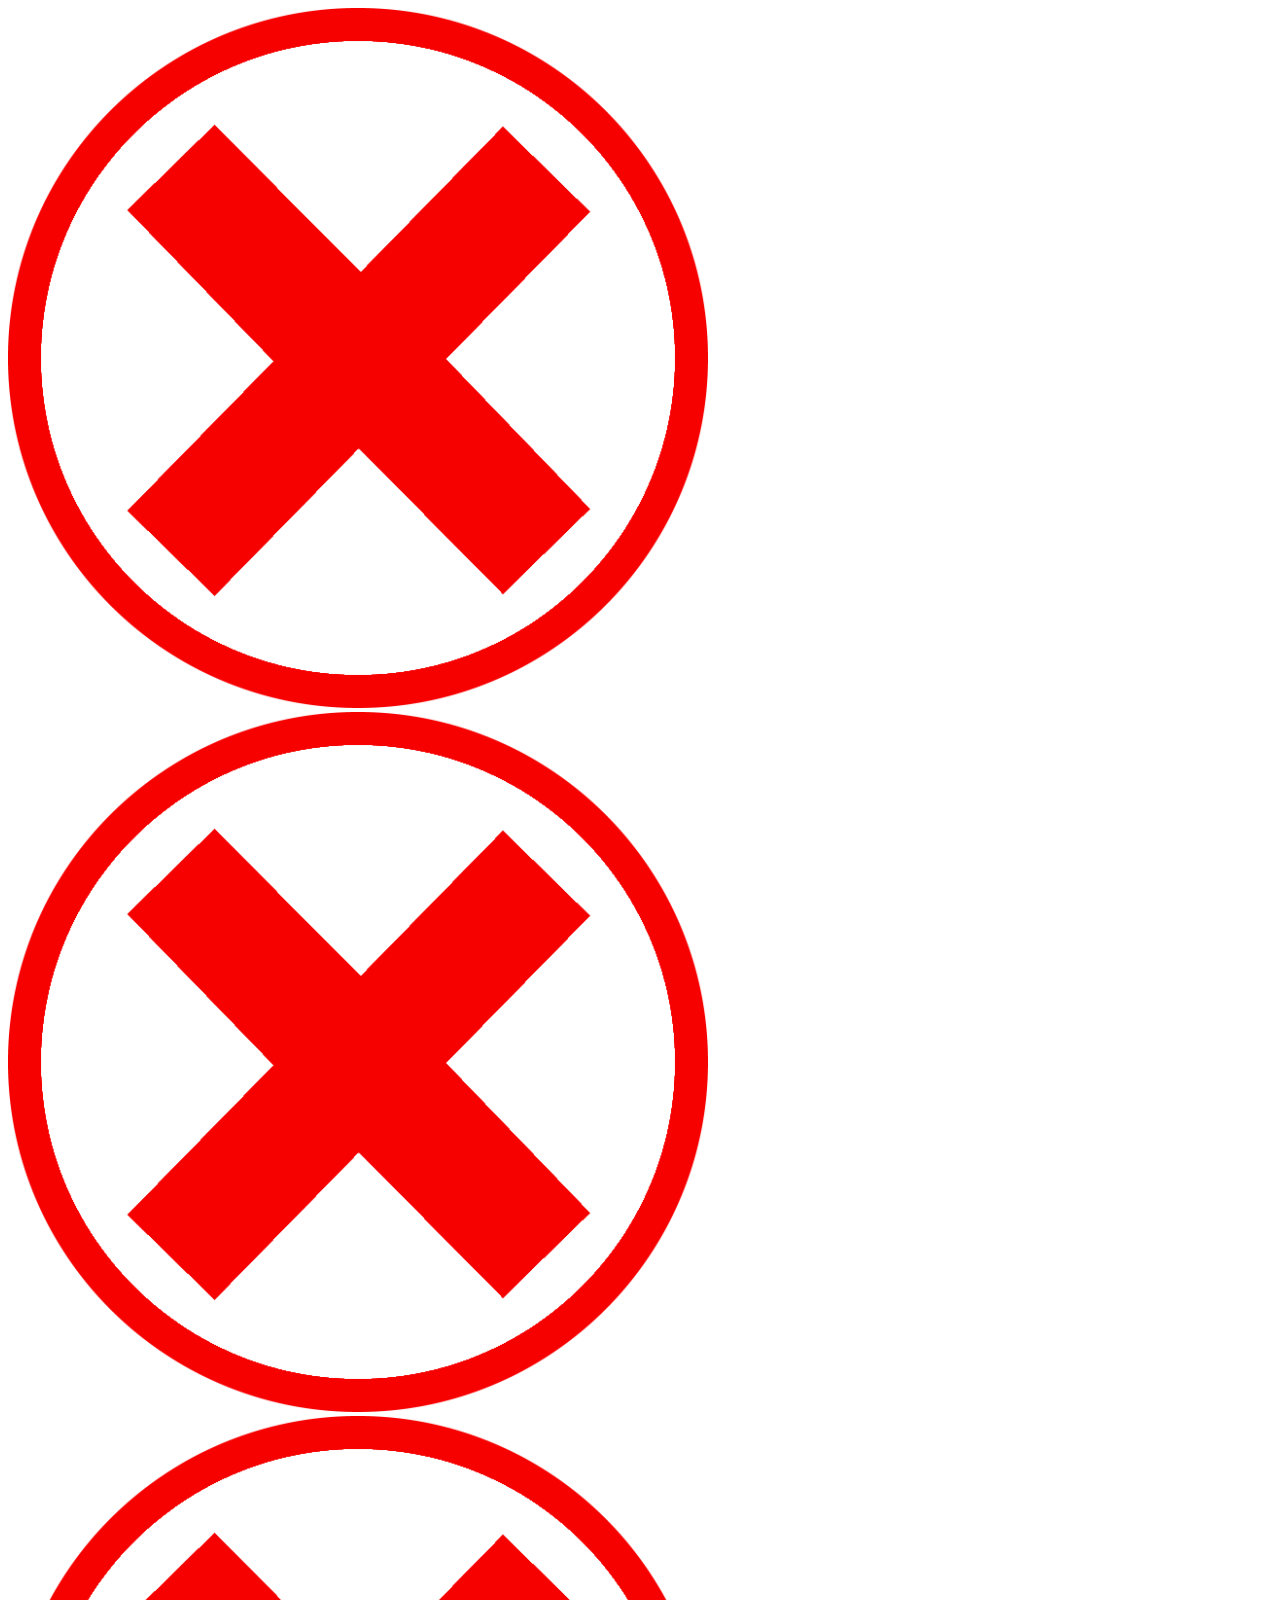
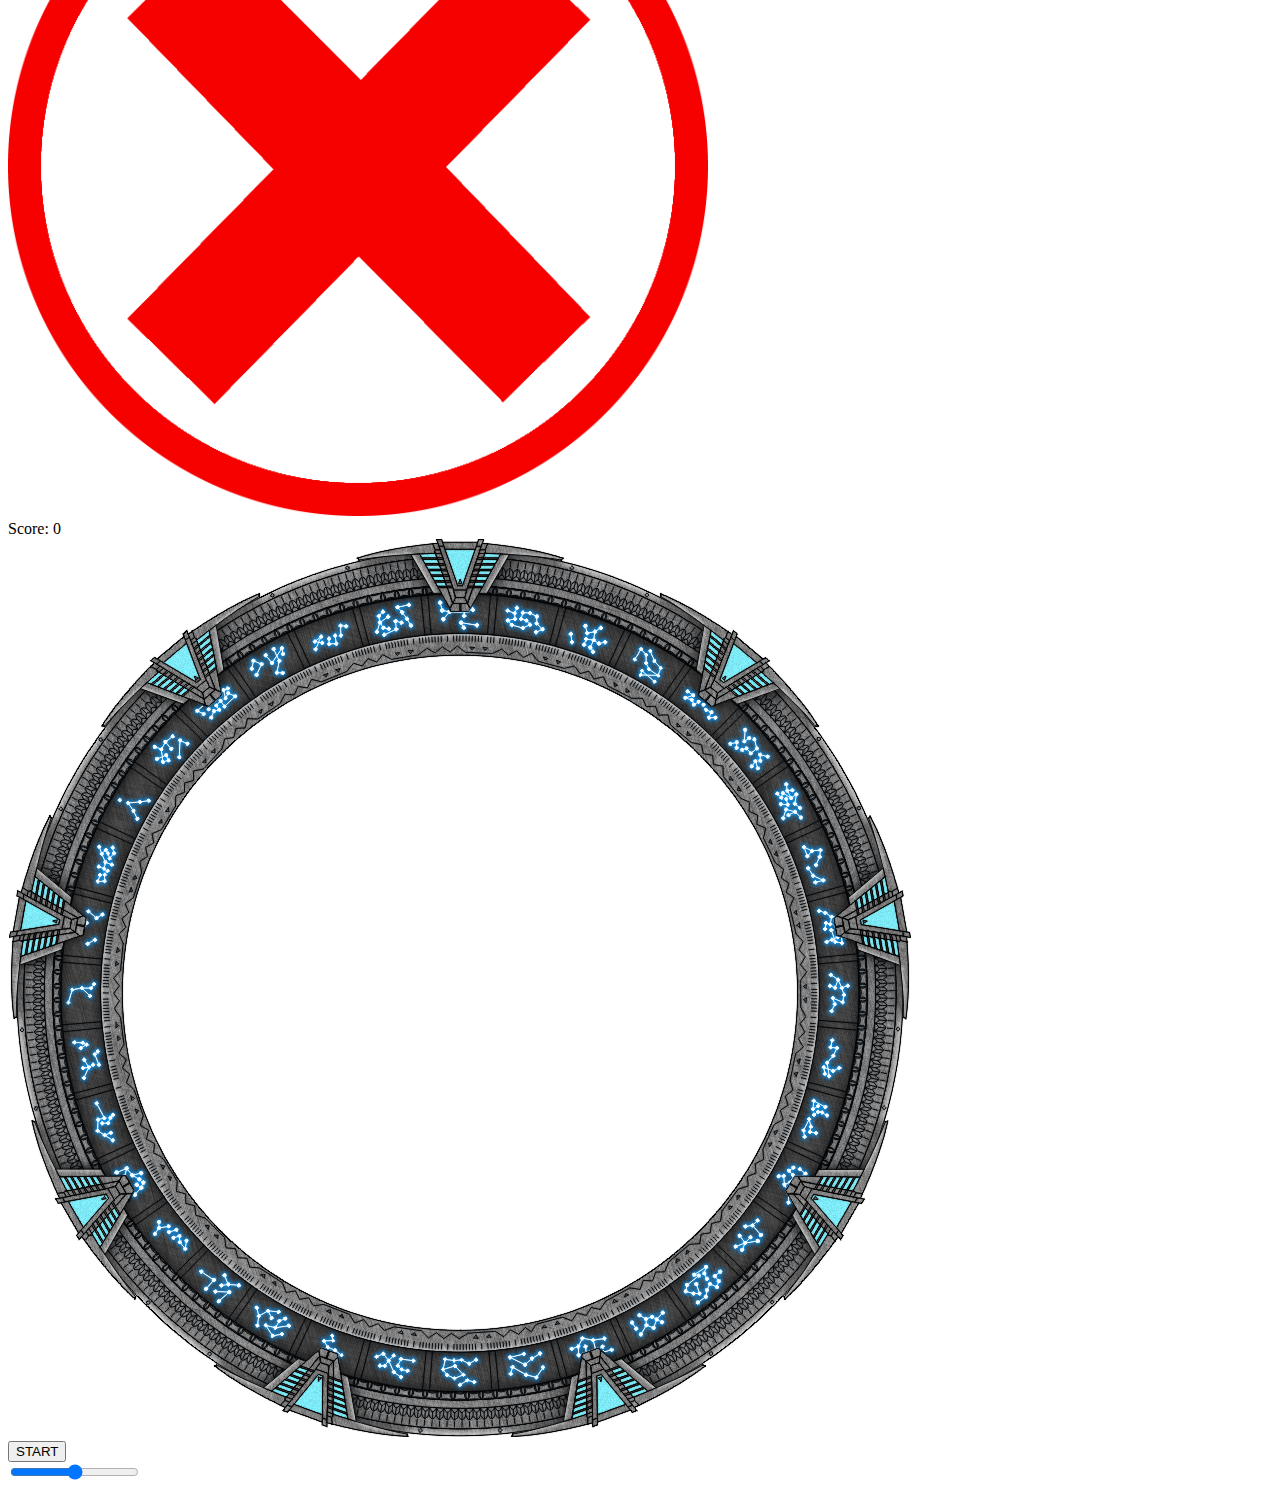
==== views/index.html @ 59b92d9d "new ring and background" ====
<!DOCTYPE html>
<html lang="en">
<head>
    <title>Document</title>

<head>
    <title>Rotator Game</title>
    <link rel="stylesheet" href="./style.css">
</head>


<body>

    <img class="redX" id="redX1" src="../public/images/redX.png">
    <img class="redX" id="redX2" src="../public/images/redX.png">
    <img class="redX" id="redX3" src="../public/images/redX.png">

    <div id="score">Score: 0</div>

    <div id="dot" class="dot">
        <div id="pointer"></div>
        <div id="triangle"></div>
    </div>

    <div id="container">
        <img id="stargate" src="../public/images/stargate.png">
    </div>

    <span id="dot1" class="dot">
        <div id="dota1" class="pointerGame"> </div>
    </span>

    <span id="dot2" class="dot">
        <div id="dota2" class="pointerGame"> </div>
    </span>

    <span id="dot3" class="dot">
        <div id="dota3" class="pointerGame"> </div>
    </span>

    <span id="dot4" class="dot">
        <div id="dota4" class="pointerGame"> </div>
    </span>

    <span id="dot5" class="dot">
        <div id="dota5" class="pointerGame"> </div>
    </span>

    <span id="dot6" class="dot">
        <div id="dota6" class="pointerGame"> </div>
    </span>

    <span id="dot7" class="dot">
        <div id="dota7" class="pointerGame"> </div>
    </span>

    <span id="dot8" class="dot">
        <div id="dota8" class="pointerGame"> </div>
    </span>

    <button onclick="waitTimer()" id="start">START</button>

    <div class="slidecontainer">
        <input type="range" min="0" max="360" value="180" class="slider" id="myRange">
      </div>

      <script src="../public/script.js"></script>

</body>
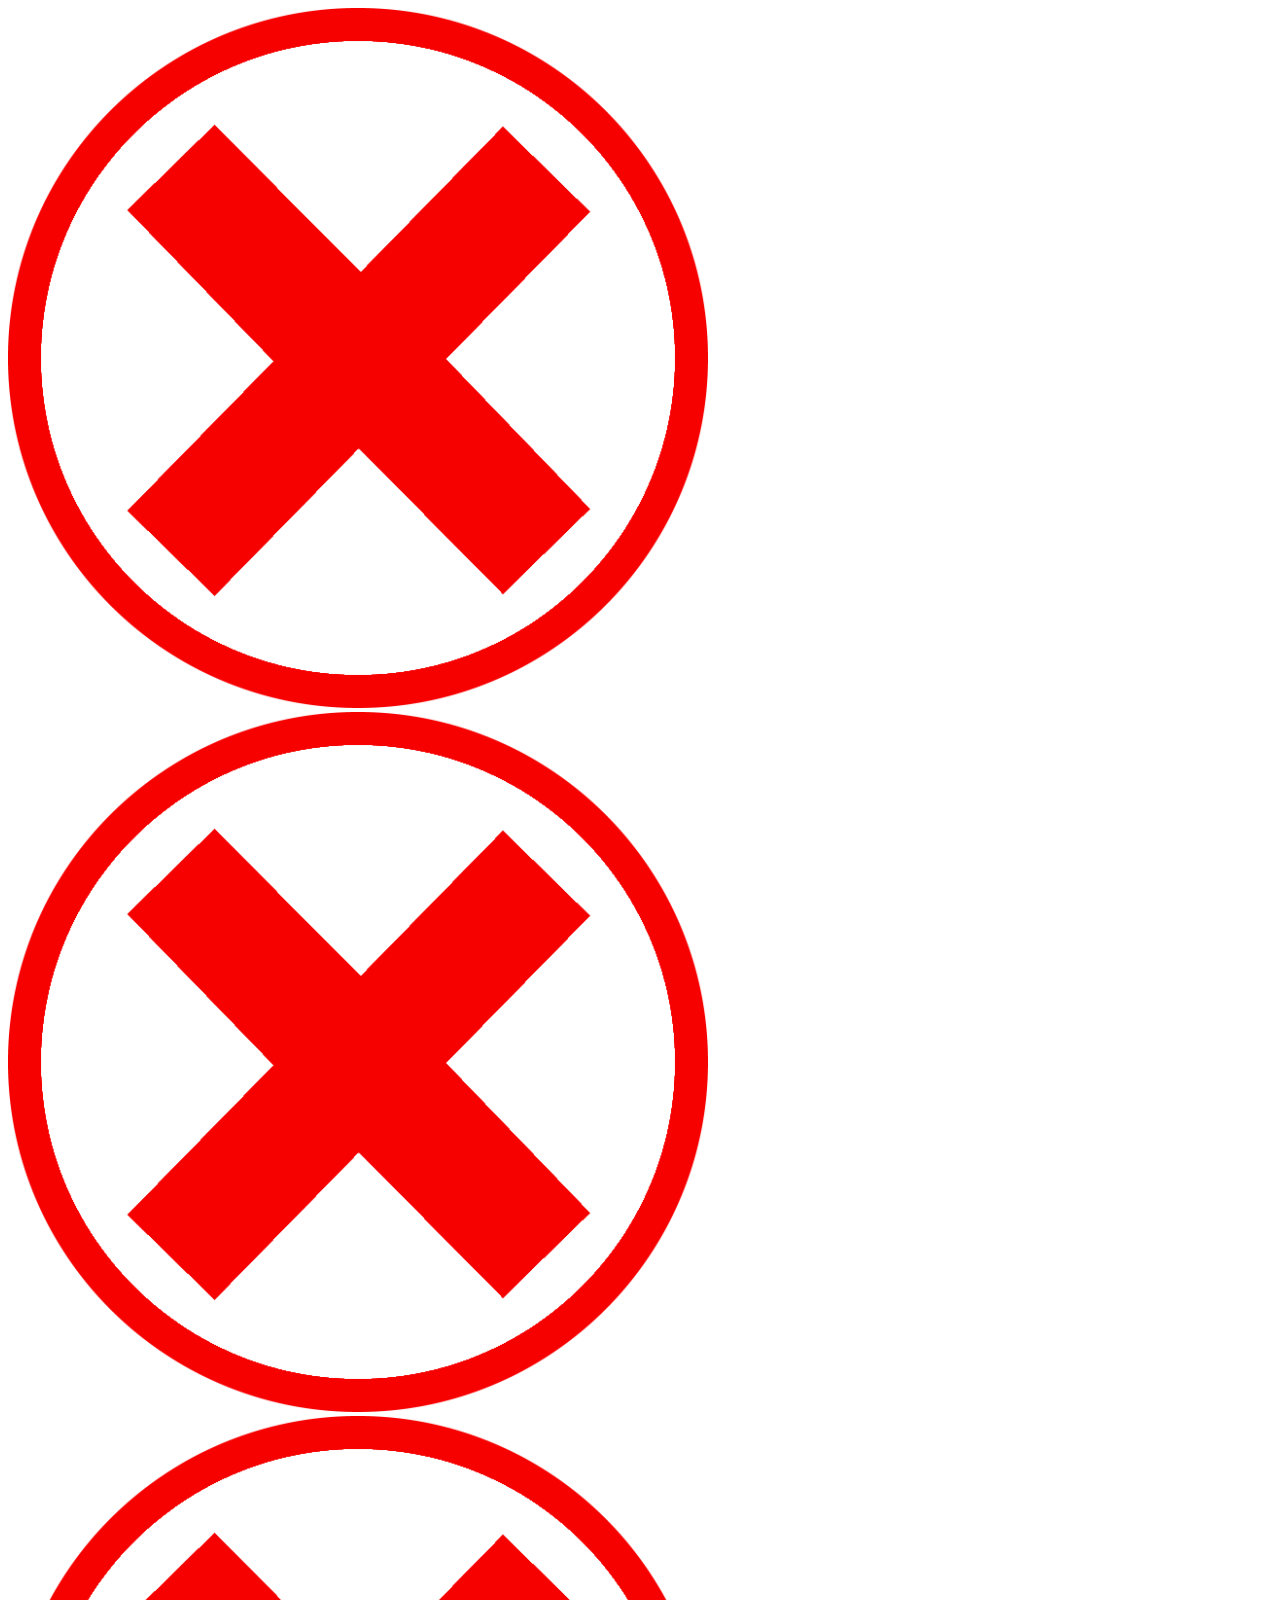
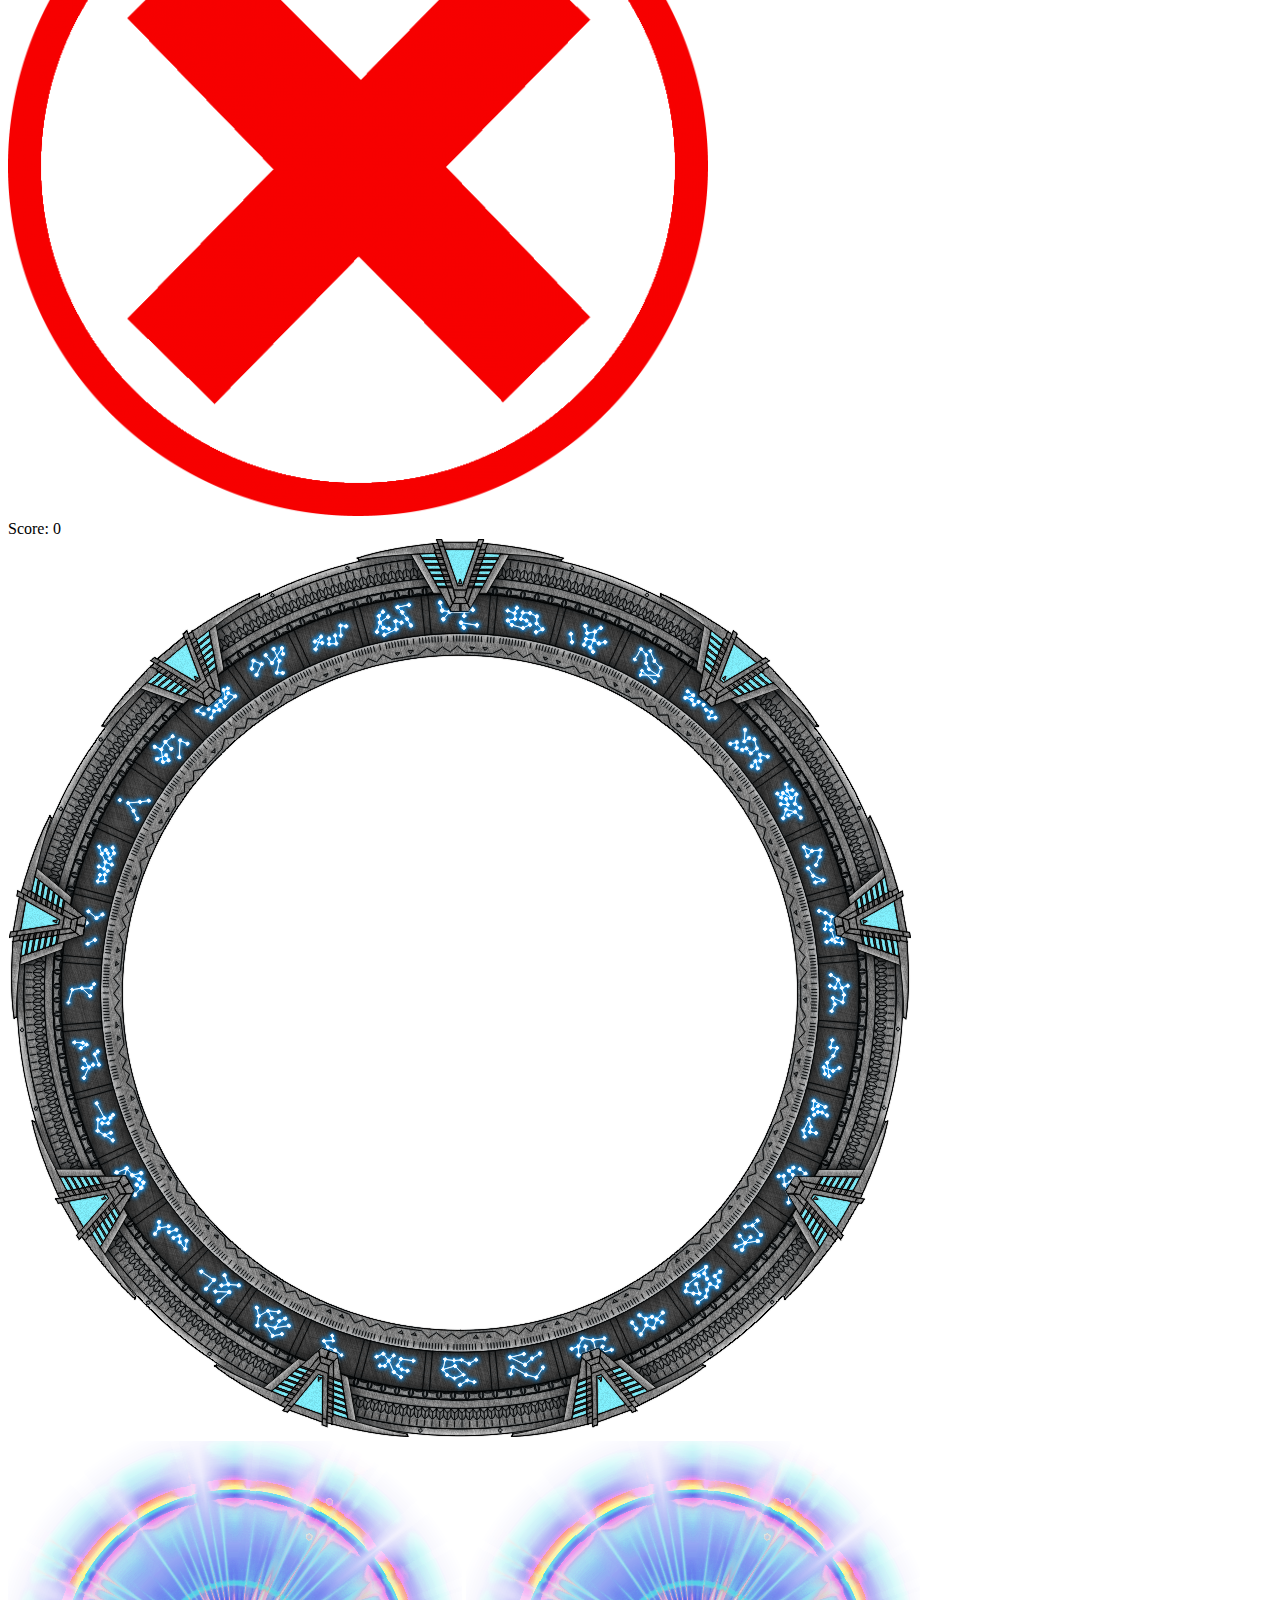
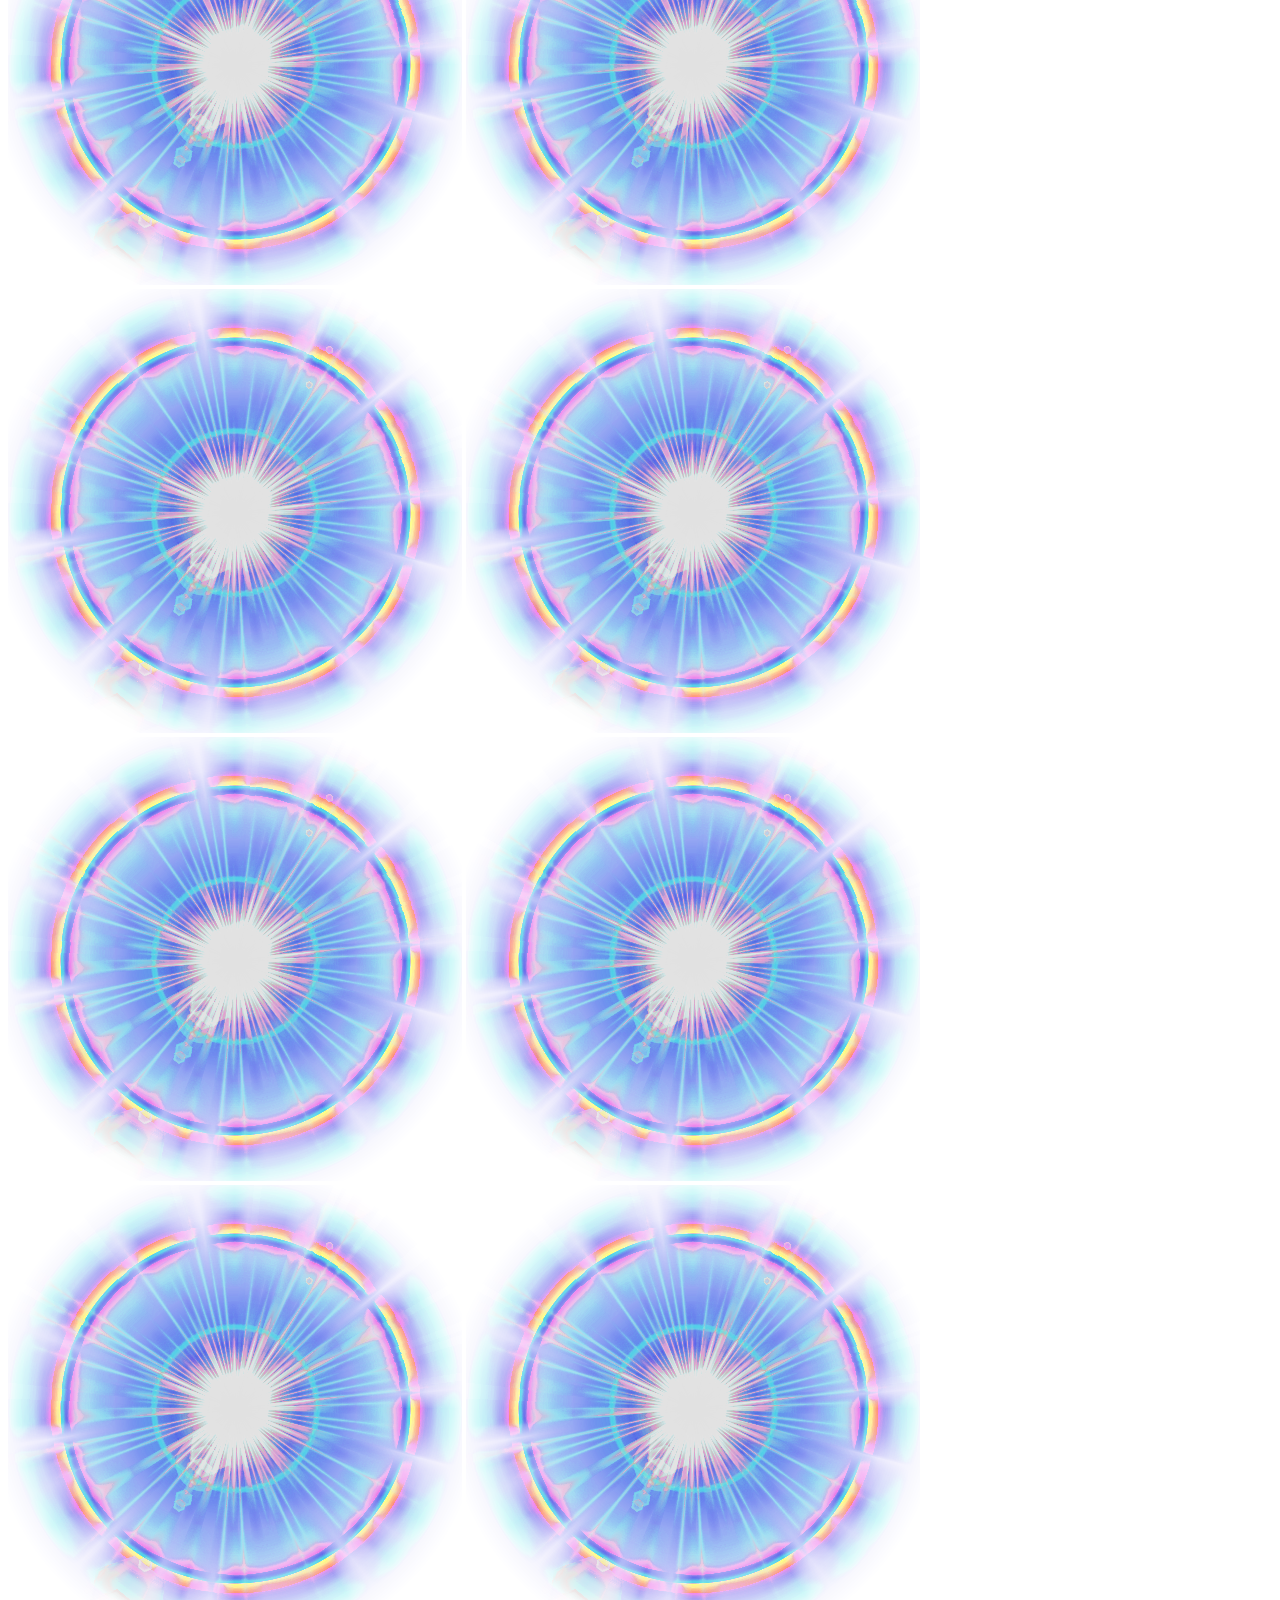
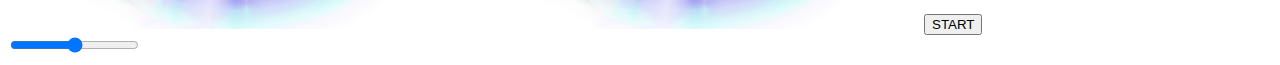
==== commit 0517fa61: "replaced boring bars with exploding stars" ====
--- a/views/index.html
+++ b/views/index.html
@@ -26,37 +26,14 @@
         <img id="stargate" src="../public/images/stargate.png">
     </div>
 
-    <span id="dot1" class="dot">
-        <div id="dota1" class="pointerGame"> </div>
-    </span>
-
-    <span id="dot2" class="dot">
-        <div id="dota2" class="pointerGame"> </div>
-    </span>
-
-    <span id="dot3" class="dot">
-        <div id="dota3" class="pointerGame"> </div>
-    </span>
-
-    <span id="dot4" class="dot">
-        <div id="dota4" class="pointerGame"> </div>
-    </span>
-
-    <span id="dot5" class="dot">
-        <div id="dota5" class="pointerGame"> </div>
-    </span>
-
-    <span id="dot6" class="dot">
-        <div id="dota6" class="pointerGame"> </div>
-    </span>
-
-    <span id="dot7" class="dot">
-        <div id="dota7" class="pointerGame"> </div>
-    </span>
-
-    <span id="dot8" class="dot">
-        <div id="dota8" class="pointerGame"> </div>
-    </span>
+    <img class="supernova" id="nova1" src="../public/images/supernova.png">
+    <img class="supernova" id="nova2" src="../public/images/supernova.png">
+    <img class="supernova" id="nova3" src="../public/images/supernova.png">
+    <img class="supernova" id="nova4" src="../public/images/supernova.png">
+    <img class="supernova" id="nova5" src="../public/images/supernova.png">
+    <img class="supernova" id="nova6" src="../public/images/supernova.png">
+    <img class="supernova" id="nova7" src="../public/images/supernova.png">
+    <img class="supernova" id="nova8" src="../public/images/supernova.png">
 
     <button onclick="waitTimer()" id="start">START</button>
 
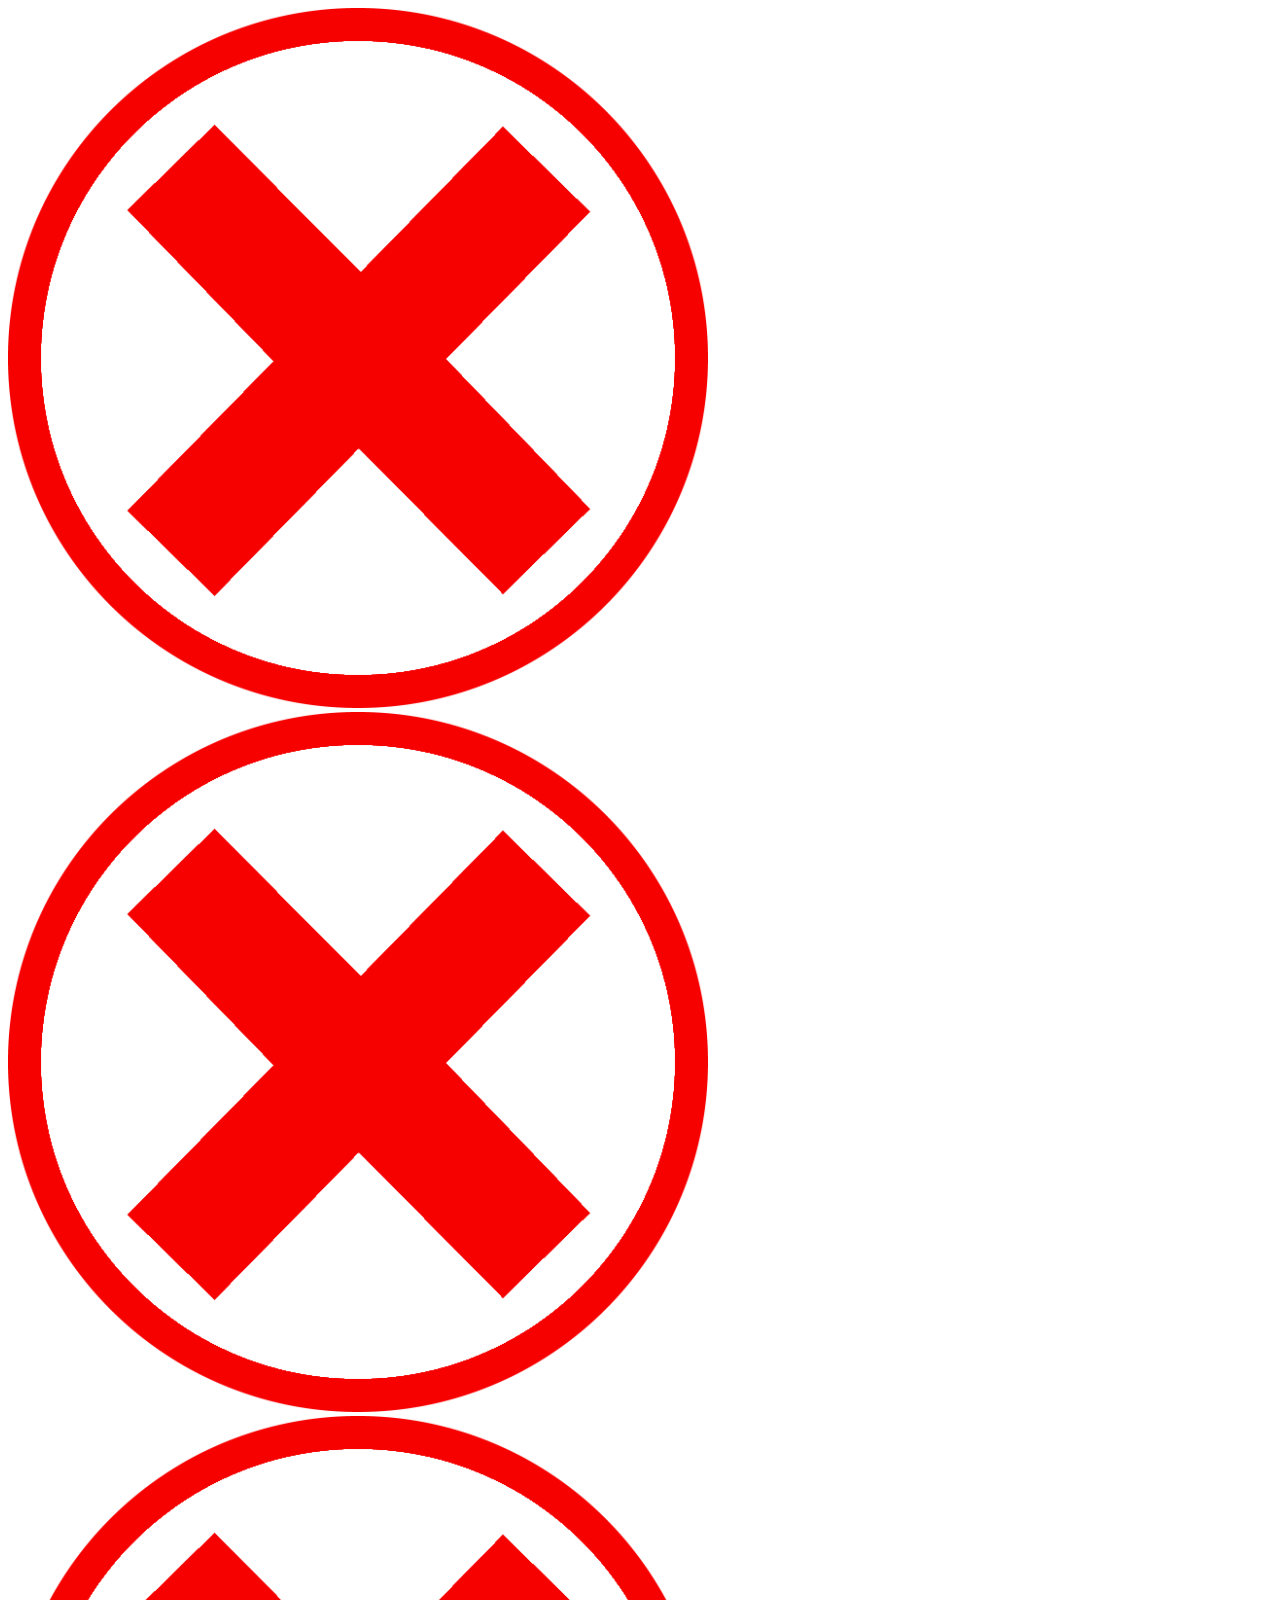
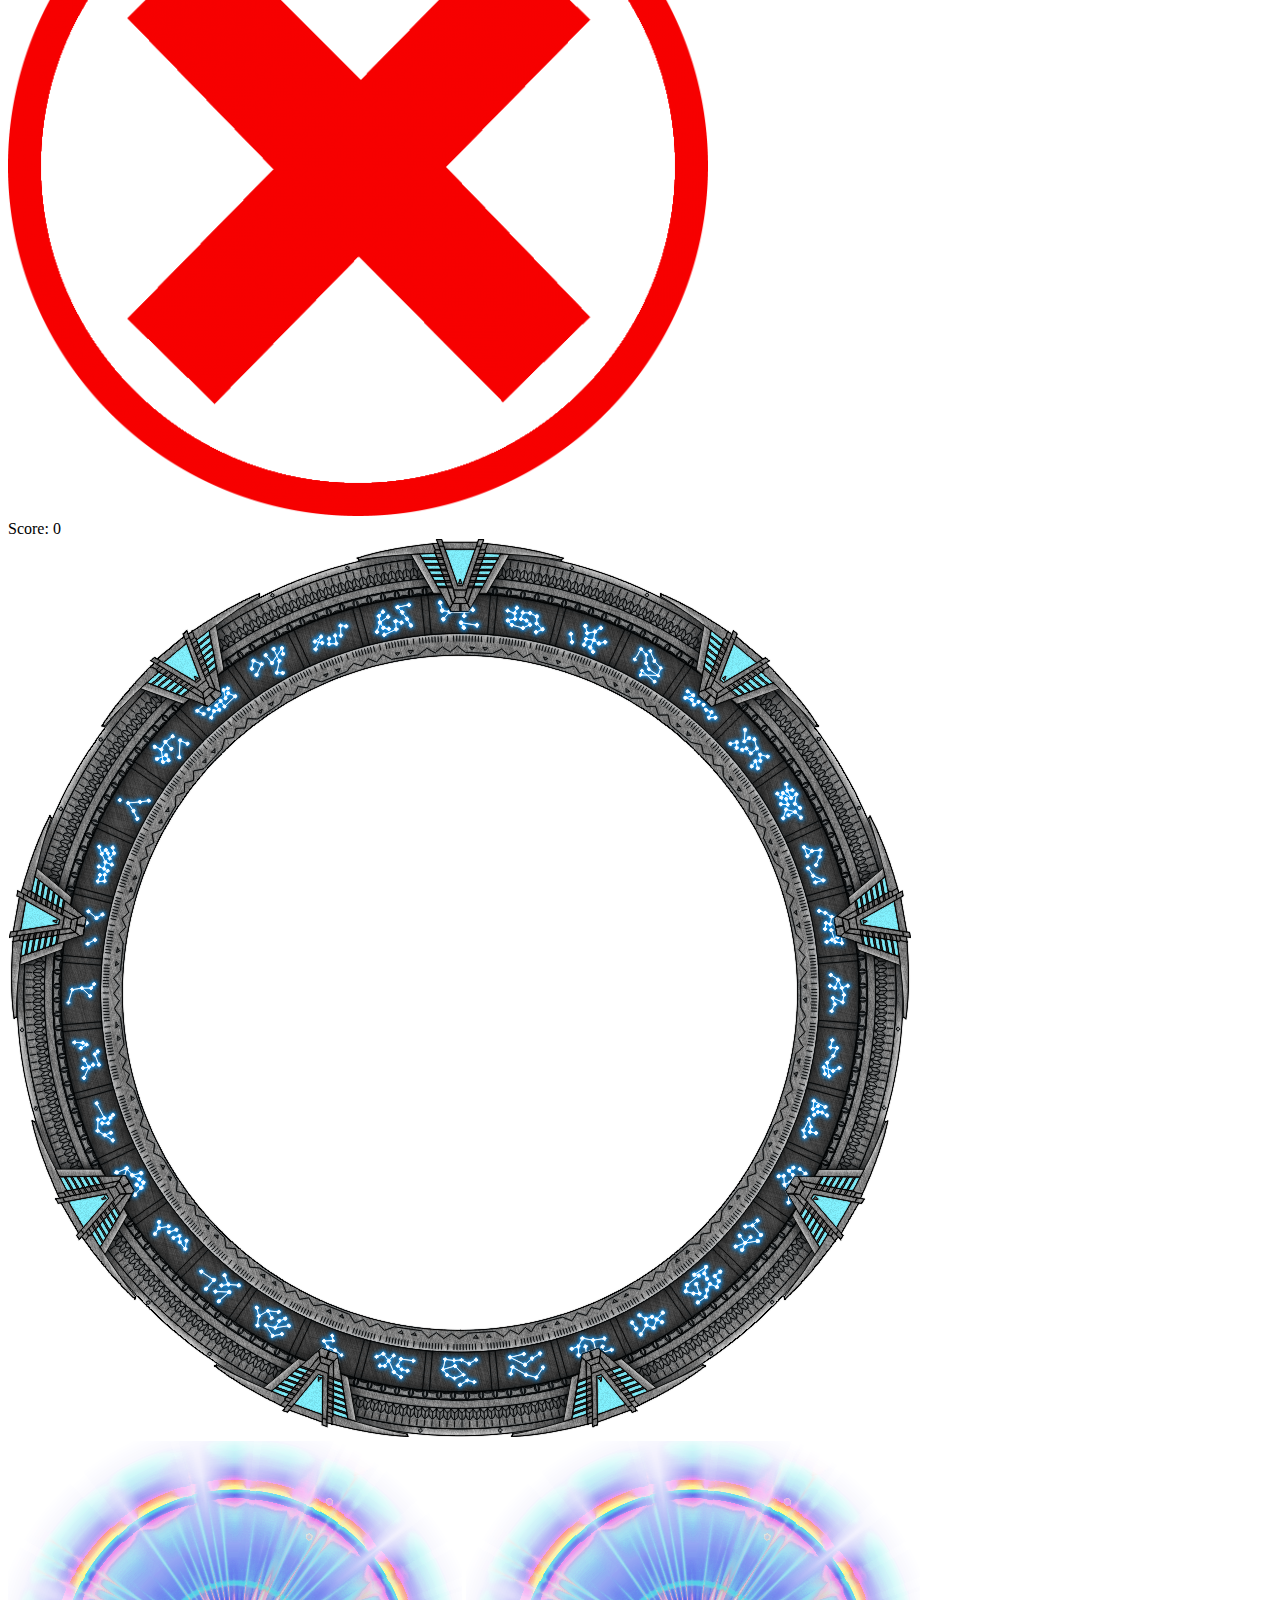
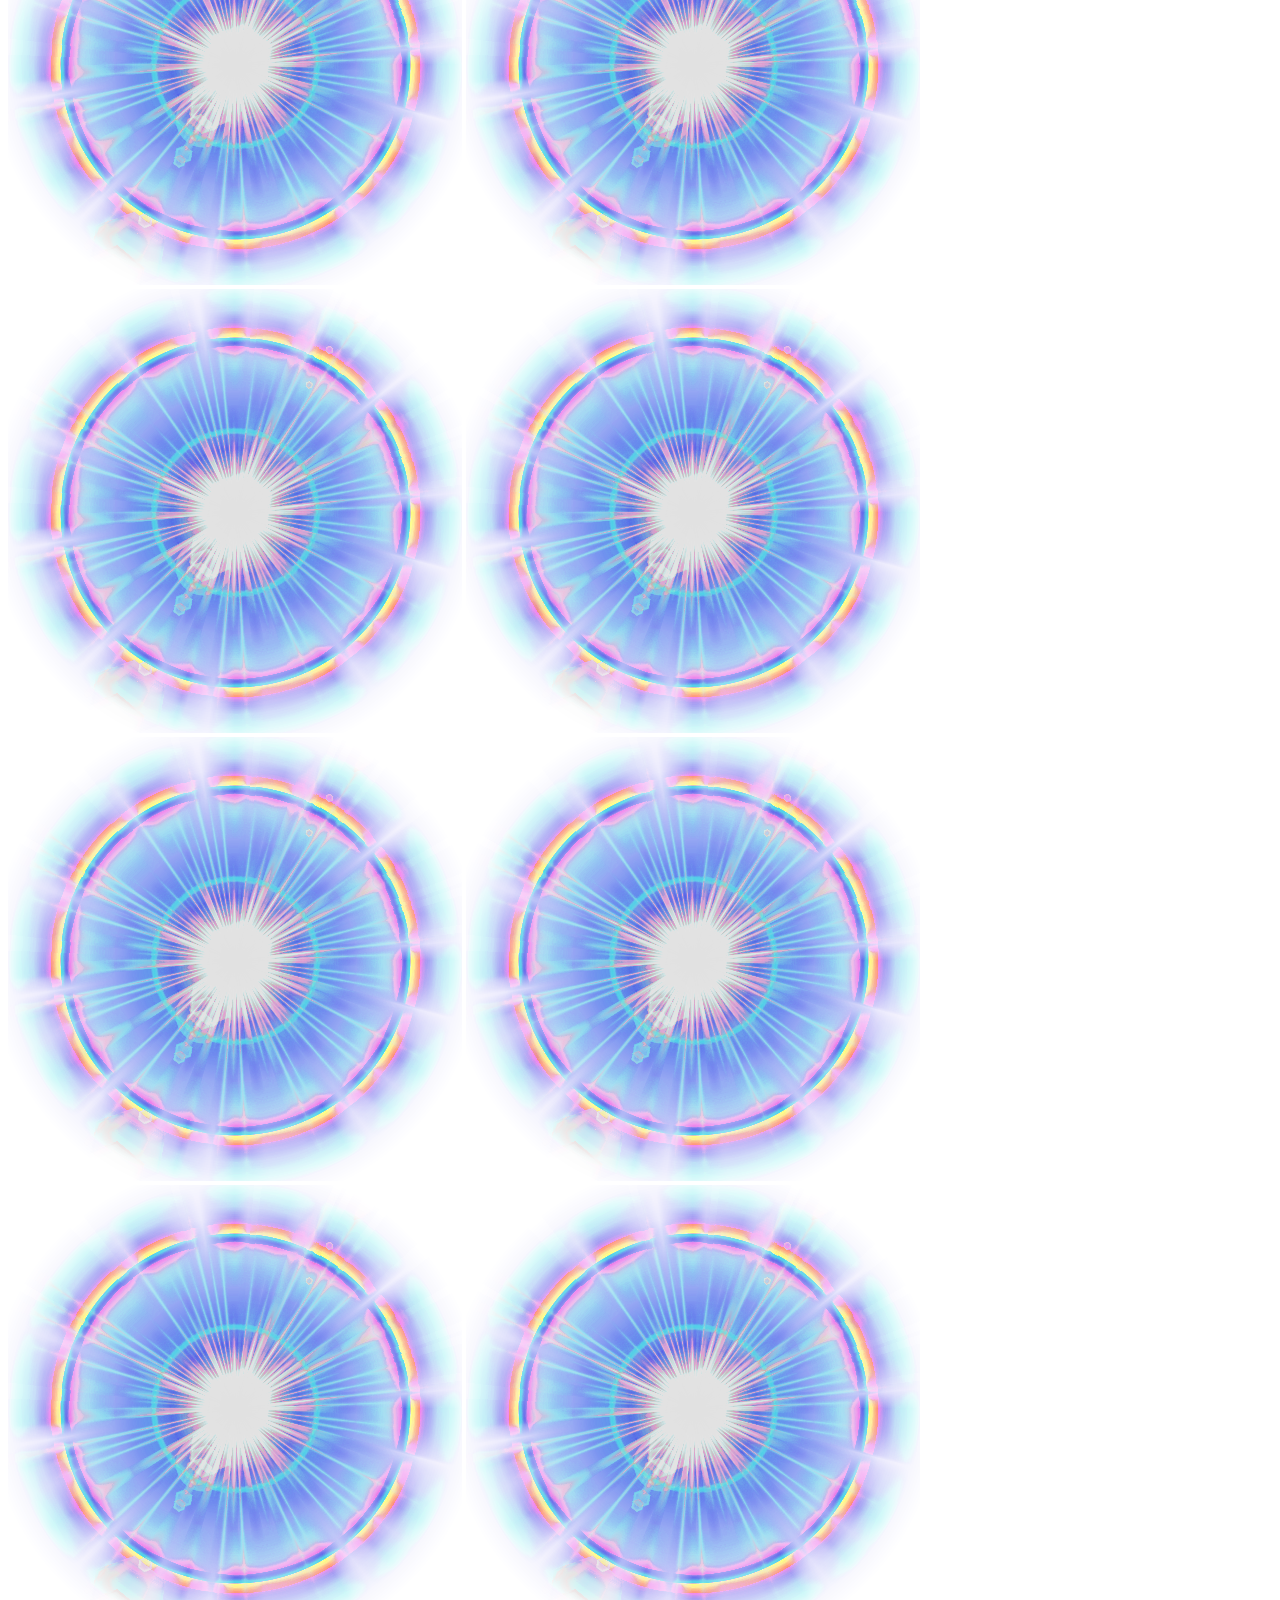
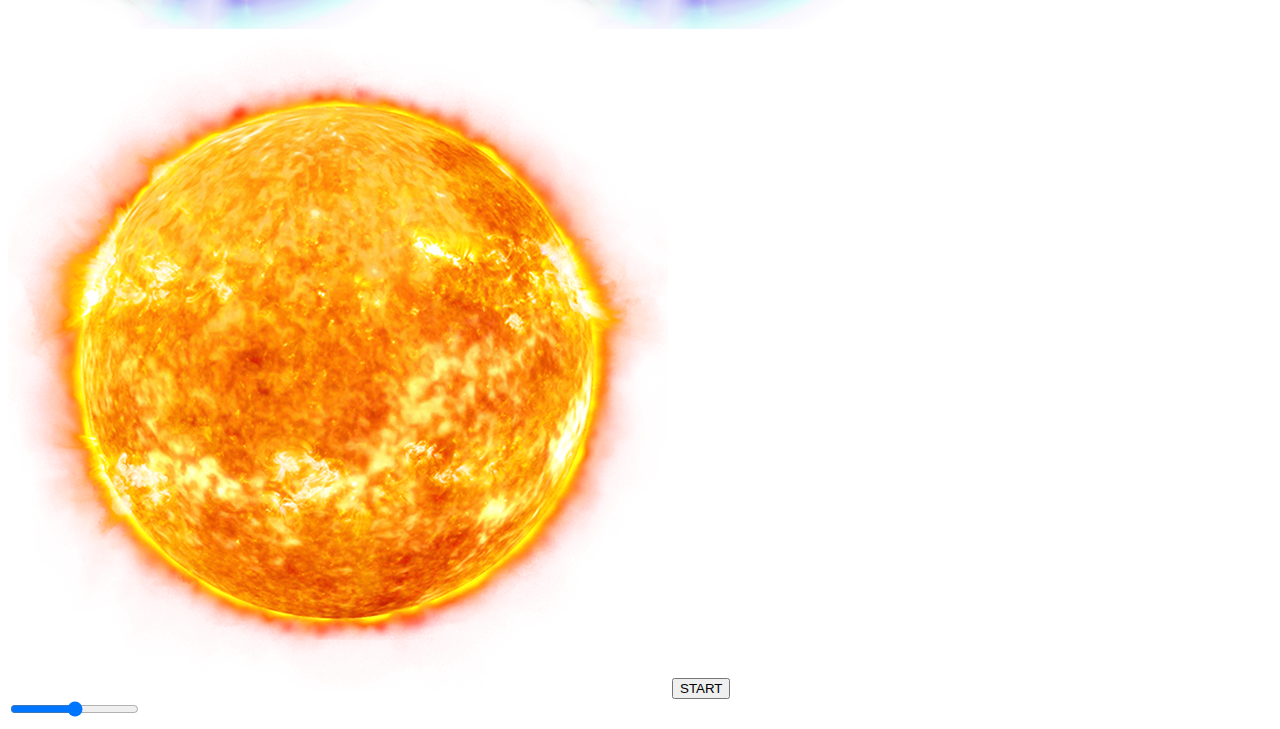
==== commit 69032258: "replaced start button with the sun" ====
--- a/views/index.html
+++ b/views/index.html
@@ -1,8 +1,5 @@
 <!DOCTYPE html>
 <html lang="en">
-<head>
-    <title>Document</title>
-
 <head>
     <title>Rotator Game</title>
     <link rel="stylesheet" href="./style.css">
@@ -35,6 +32,8 @@
     <img class="supernova" id="nova7" src="../public/images/supernova.png">
     <img class="supernova" id="nova8" src="../public/images/supernova.png">
 
+    <img id="sun" src="../public/images/sun.png">
+
     <button onclick="waitTimer()" id="start">START</button>
 
     <div class="slidecontainer">
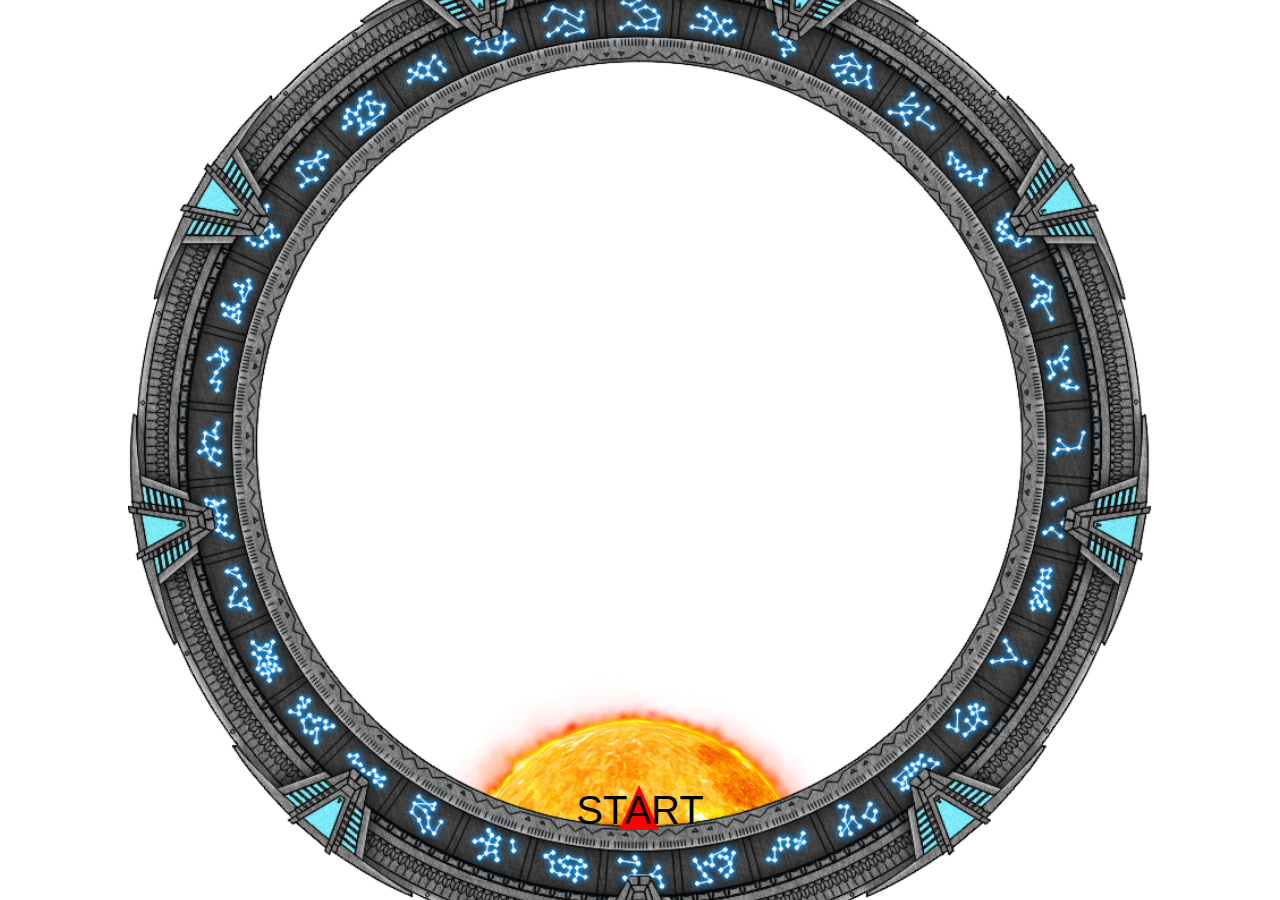
==== commit dbe0c8b4: "link fix" ====
--- a/views/index.html
+++ b/views/index.html
@@ -1,8 +1,8 @@
 <!DOCTYPE html>
 <html lang="en">
 <head>
-    <title>Rotator Game</title>
-    <link rel="stylesheet" href="./style.css">
+    <title>Space Rotator</title>
+    <link rel="stylesheet" href="../public/style.css">
 </head>
 
 
--- a/public/style.css
+++ b/public/style.css
@@ -0,0 +1,278 @@
+html, body {
+  height: 100%;
+  width: 100%;
+  background-image: url(./images/stars.jpg);
+  position: fixed;
+}
+
+#stargate{
+  width: 80%;
+  display: inline-block;
+  overflow: hidden;
+  position:fixed; /*it can be fixed too*/
+      left:0; right:0;
+      top:0; bottom:0;
+      margin:auto;
+  transform: rotate(180deg);
+  z-index: 1;
+}
+
+#triangle {
+  width: 0;
+height: 0;
+border-style: solid;
+border-width: 0 20px 45px 20px;
+transform: rotate(180deg);
+border-color: transparent transparent red transparent;
+margin-top: 2.5%;
+margin-left: 47.6%;
+display: block;
+}
+
+#score {
+  font-size: 60px;
+  margin-left: 38%;
+  margin-top: 65%;
+  display: none;
+  position:fixed;
+  color: royalblue;
+  z-index: 5;
+}
+
+.redX {
+  position: fixed;
+  width: 20%;
+  margin-top: 3%;
+}
+
+#redX1 {
+  margin-left: 6.5%;
+  display: none;
+}
+
+#redX2 {
+  margin-left: 39%;
+  display: none;
+}
+
+#redX3 {
+  margin-left: 71.5%;
+  display: none;
+}
+
+.dot{
+  overflow: hidden;
+  width: 800px;
+  height: 800px;
+  background-color: transparent;
+  border-radius: 50%;
+  border: 25px solid transparent;
+  display: inline-block;
+  position:fixed; /*it can be fixed too*/
+      left:0; right:0;
+      top:0; bottom:0;
+      margin:auto;
+}
+
+#dot {
+  z-index: 2;
+  transform: rotate(180deg);
+}
+
+#dot1 {
+  transform: rotate(67.5deg);
+  opacity: 0;
+}
+
+#dot2 {
+  transform: rotate(157.5deg);
+  opacity: 0;
+}
+
+#dot3 {
+  transform: rotate(247.5deg);
+  opacity: 0;
+}
+
+#dot4 {
+  transform: rotate(337.5deg);
+  opacity: 0;
+}
+
+#dot5 {
+  transform: rotate(22.5deg);
+  opacity: 0;
+}
+
+#dot6 {
+  transform: rotate(112.5deg);
+  opacity: 0;
+}
+
+#dot7 {
+  transform: rotate(202.5deg);
+  opacity: 0;
+}
+
+#dot8 {
+  transform: rotate(292.5deg);
+  opacity: 0;
+}
+
+.supernova {
+  width: 12.5%;
+  display: none;
+  position: fixed;
+  z-index: 0;
+}
+
+#nova5 {
+  margin-top: 41.5%;
+  margin-left: 52%;
+}
+
+#nova1 {
+  margin-top: 54.25%;
+  margin-left: 65%;
+}
+
+#nova6 {
+  margin-top: 72.5%;
+  margin-left: 65%;
+}
+
+#nova2 {
+  margin-top: 85.5%;
+  margin-left: 52%;
+}
+
+#nova7 {
+  margin-top: 85.5%;
+  margin-left: 33.75%;
+}
+
+#nova3 {
+  margin-top: 72.5%;
+  margin-left: 21%;
+}
+
+#nova8 {
+  margin-top: 54.25%;
+  margin-left: 21%;
+}
+
+#nova4{
+  margin-top: 41.5%;
+  margin-left: 33.75%;
+}
+
+#start {
+  display:block;
+  z-index: 2;
+  cursor: pointer;
+  height: 250px;
+  width: 250px;
+  border-radius: 50%;
+  border: 1px solid transparent;
+  font-size: 40px;
+  background: transparent;
+  position:fixed; /*it can be fixed too*/
+      left:0; right:0;
+      top:5%; bottom:0;
+  margin: auto;
+  margin-top: 50%;
+}
+
+#sun {
+  width: 34%;
+  position: fixed;
+  margin-top: 52%;
+  margin-left: 32.1%;
+}
+
+#pointer {
+  width: 7%;
+  height: 40%;
+  margin-top: -4%;
+  margin-left: 46.5%;
+  background: red;
+  display: none;
+  position:absolute;
+}
+
+.pointerGame {
+  width: 8%;
+  height: 30%;
+  margin-top: -4%;
+  margin-left: 46%;
+  background: blue;
+  display: inline-block;
+  position:absolute;
+}
+
+.slidecontainer {
+  width: 60%; /* Width of the outside container */
+  margin-left: 19%;
+  margin-top: 122.5%;
+  position: fixed;
+  display: block;
+  z-index: 2;
+  /*position: fixed;*/
+}
+
+/* The slider itself */
+.slider {
+  -webkit-appearance: none;  /* Override default CSS styles */
+  appearance: none;
+  width: 100%; /* Full-width */
+  height: 95px; /* Specified height */
+  border-radius: 5px; 
+  background: gray; /* Grey background */
+  outline: none; /* Remove outline */
+  opacity: 0.6; /* Set transparency (for mouse-over effects on hover) */
+  -webkit-transition: .2s; /* 0.2 seconds transition on hover */
+  transition: opacity .2s;
+}
+
+/* Mouse-over effects */
+.slider:hover {
+  opacity: .9; /* Fully shown on mouse-over */
+}
+
+/* The slider handle (use -webkit- (Chrome, Opera, Safari, Edge) and -moz- (Firefox) to override default look) */
+.slider::-webkit-slider-thumb {
+  -webkit-appearance: none; /* Override default look */
+  appearance: none;
+  width: 88.67px; /* Set a specific slider handle width */
+  height: 88.67px; /* Slider handle height */
+  border-radius: 50%; 
+  background: white; /* Green background */
+  cursor: pointer; /* Cursor on hover */
+}
+
+.slider::-moz-range-thumb {
+  width: 88.67px; /* Set a specific slider handle width */
+  height: 88.67px; /* Slider handle height */
+  border-radius: 50%; 
+  background: white; /* Green background */
+  cursor: pointer; /* Cursor on hover */
+}
+
+#bg {
+  position: fixed; 
+  top: 0%; 
+  left: 0%; 
+  width: 100%; 
+  height: 100%;
+  z-index: -1;
+}
+#bg img {
+  position: absolute; 
+  top: 0; 
+  left: 0; 
+  right: 0; 
+  bottom: 0; 
+  margin: auto; 
+  width: 100%;
+  height: 100%;
+}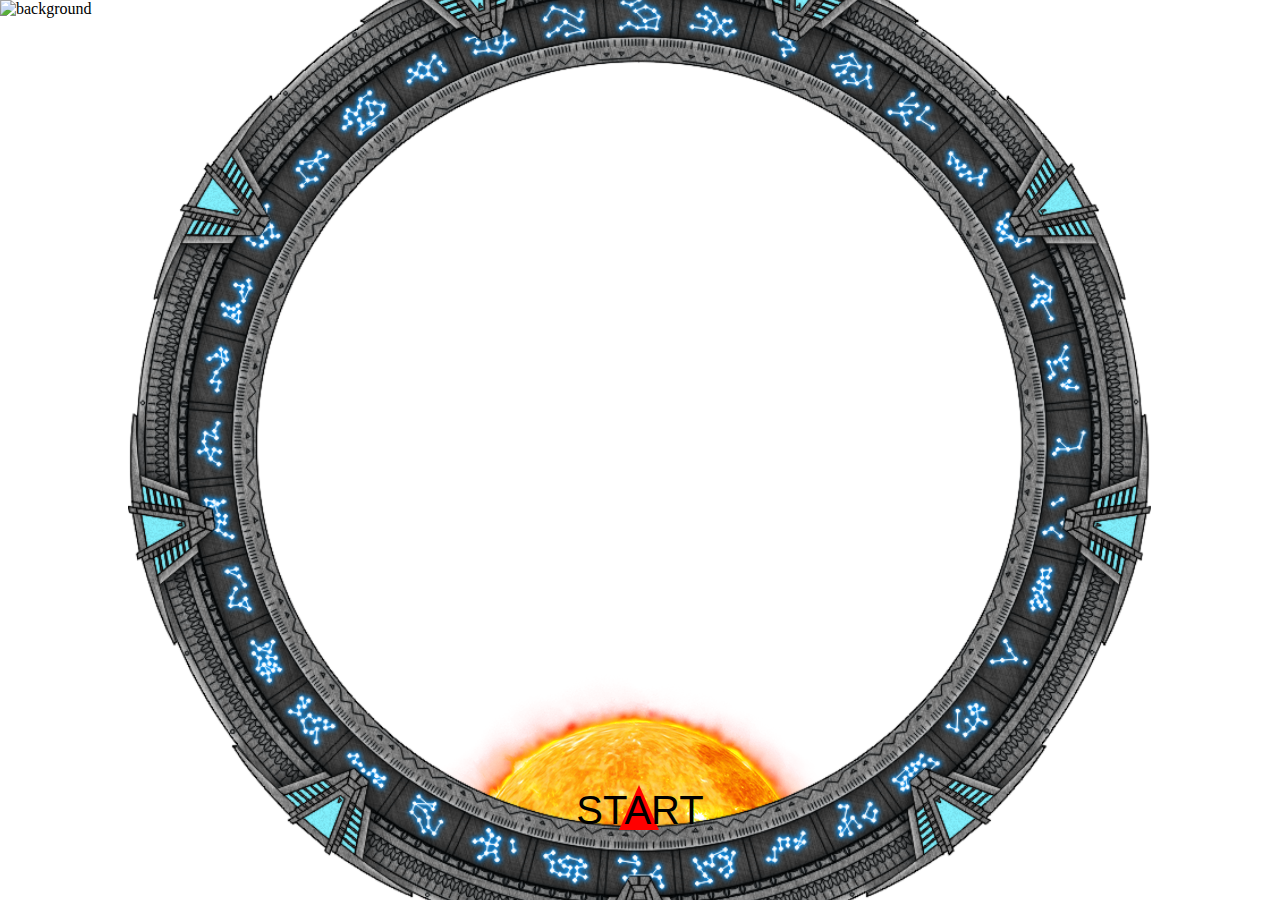
==== commit 31cac5c3: "background fix maybe" ====
--- a/views/index.html
+++ b/views/index.html
@@ -7,6 +7,10 @@
 
 
 <body>
+
+    <div id="bgM">
+        <img src="../public/images/stars.jpg" alt="background">
+    </div>
 
     <img class="redX" id="redX1" src="../public/images/redX.png">
     <img class="redX" id="redX2" src="../public/images/redX.png">
--- a/public/style.css
+++ b/public/style.css
@@ -1,7 +1,6 @@
 html, body {
   height: 100%;
   width: 100%;
-  background-image: url(./images/stars.jpg);
   position: fixed;
 }
 
@@ -275,4 +274,23 @@
   margin: auto; 
   width: 100%;
   height: 100%;
+}
+
+#bgM {
+  position: fixed; 
+  top: 0%; 
+  left: 0%; 
+  width: 100%; 
+  height: 100%;
+  z-index: -1;
+}
+#bgM img {
+  position: absolute; 
+  top: 0; 
+  left: 0; 
+  right: 0; 
+  bottom: 0; 
+  margin: auto; 
+  width: 100%;
+  height: 100%;
 }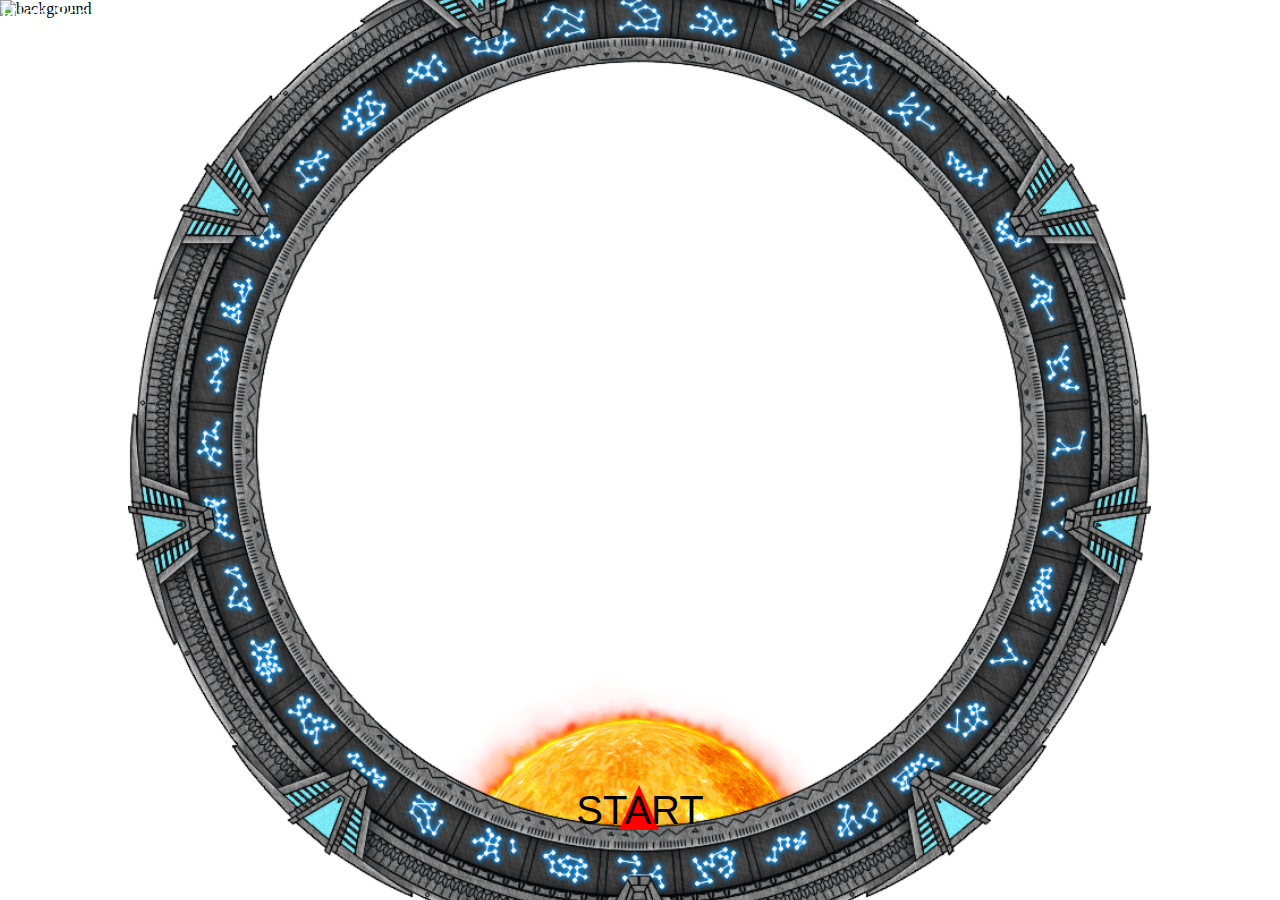
==== commit ffda7cdc: "implementing high score text" ====
--- a/views/index.html
+++ b/views/index.html
@@ -36,6 +36,7 @@
     <img class="supernova" id="nova7" src="../public/images/supernova.png">
     <img class="supernova" id="nova8" src="../public/images/supernova.png">
 
+
     <img id="sun" src="../public/images/sun.png">
 
     <button onclick="waitTimer()" id="start">START</button>
@@ -44,6 +45,8 @@
         <input type="range" min="0" max="360" value="180" class="slider" id="myRange">
       </div>
 
+      <p id="highscore">High Score: 0</p>
+
       <script src="../public/script.js"></script>
 
 </body>--- a/public/style.css
+++ b/public/style.css
@@ -1,7 +1,26 @@
+/*Screen size bigger than 370px*/
+@media (min-width: 350px) { 
 html, body {
   height: 100%;
   width: 100%;
   position: fixed;
+}
+
+#highscore{
+  font-size: 150%;
+  color: white;
+  position: fixed;
+  left:0; right:0;
+      top:0; bottom:0;
+      margin:auto;
+}
+
+#lost{
+  font-size: 250%; font-family: 'Franklin Gothic Medium', 'Arial Narrow', Arial, sans-serif; margin-left: 22.5%; margin-top: 12.5%; color: white;
+}
+
+#return{
+  font-size: 150%; font-family: 'Franklin Gothic Medium', 'Arial Narrow', Arial, sans-serif; margin-left: 12.5%; margin-top: 35%; color: black;
 }
 
 #stargate{
@@ -289,8 +308,329 @@
   top: 0; 
   left: 0; 
   right: 0; 
-  bottom: 0; 
   margin: auto; 
-  width: 100%;
-  height: 100%;
+  width: 290%;
+}
+}
+
+/* -------------------------------------- */
+/* iPhone X */
+@media only screen 
+    and (min-device-width: 375px) 
+    and (min-device-height: 812px) 
+    and (-webkit-device-pixel-ratio: 3)
+    and (orientation: portrait) { 
+  html, body {
+    height: 100%;
+    width: 100%;
+    position: fixed;
+  }
+
+  #highscore{
+    font-size: 250%;
+    color: white;
+    position: fixed;
+    text-align: center;
+    margin-top: 160%;
+  }
+
+  #lost{
+    font-size: 250%; font-family: 'Franklin Gothic Medium', 'Arial Narrow', Arial, sans-serif; margin-left: 28%; margin-top: 12.5%; color: white;
+  }
+  
+  #return{
+    font-size: 150%; font-family: 'Franklin Gothic Medium', 'Arial Narrow', Arial, sans-serif; margin-left: -0.5%; margin-top: 14.5%; color: black; border: transparent; color: white;
+    height: 400px;
+    width: 400px;
+    border-radius: 50%;
+  }
+  
+  #stargate{
+    width: 80%;
+    display: inline-block;
+    overflow: hidden;
+    position:fixed; /*it can be fixed too*/
+        left:0; right:0;
+        top:0; bottom:0;
+        margin:auto;
+    transform: rotate(180deg);
+    z-index: 1;
+  }
+  
+  #triangle {
+    width: 0;
+  height: 0;
+  border-style: solid;
+  border-width: 0 20px 45px 20px;
+  transform: rotate(180deg);
+  border-color: transparent transparent red transparent;
+  margin-top: 2.5%;
+  margin-left: 47.6%;
+  display: block;
+  }
+  
+  #score {
+    font-size: 60px;
+    margin-left: 38%;
+    margin-top: 82%;
+    display: none;
+    position:fixed;
+    color: royalblue;
+    z-index: 5;
+  }
+  
+  .redX {
+    position: fixed;
+    width: 20%;
+    margin-top: 3%;
+  }
+  
+  #redX1 {
+    margin-left: 6.5%;
+    display: none;
+  }
+  
+  #redX2 {
+    margin-left: 39%;
+    display: none;
+  }
+  
+  #redX3 {
+    margin-left: 71.5%;
+    display: none;
+  }
+  
+  .dot{
+    overflow: hidden;
+    width: 800px;
+    height: 800px;
+    background-color: transparent;
+    border-radius: 50%;
+    border: 25px solid transparent;
+    display: inline-block;
+    position:fixed; /*it can be fixed too*/
+        left:0; right:0;
+        top:0; bottom:0;
+        margin:auto;
+  }
+  
+  #dot {
+    z-index: 2;
+    transform: rotate(180deg);
+  }
+  
+  #dot1 {
+    transform: rotate(67.5deg);
+    opacity: 1;
+  }
+  
+  #dot2 {
+    transform: rotate(157.5deg);
+    opacity: 1;
+  }
+  
+  #dot3 {
+    transform: rotate(247.5deg);
+    opacity: 1;
+  }
+  
+  #dot4 {
+    transform: rotate(337.5deg);
+    opacity: 1;
+  }
+  
+  #dot5 {
+    transform: rotate(22.5deg);
+    opacity: 1;
+  }
+  
+  #dot6 {
+    transform: rotate(112.5deg);
+    opacity: 1;
+  }
+  
+  #dot7 {
+    transform: rotate(202.5deg);
+    opacity: 1;
+  }
+  
+  #dot8 {
+    transform: rotate(292.5deg);
+    opacity: 1;
+  }
+  
+  .supernova {
+    width: 12.5%;
+    display: none;
+    position: fixed;
+    z-index: 0;
+  }
+  
+  #nova5 {
+    margin-top: 57.5%;
+    margin-left: 52%;
+  }
+  
+  #nova1 {
+    margin-top: 70.25%;
+    margin-left: 65%;
+  }
+  
+  #nova6 {
+    margin-top: 88.5%;
+    margin-left: 65%;
+  }
+  
+  #nova2 {
+    margin-top: 101.5%;
+    margin-left: 52%;
+  }
+  
+  #nova7 {
+    margin-top: 101.5%;
+    margin-left: 33.75%;
+  }
+  
+  #nova3 {
+    margin-top: 88.5%;
+    margin-left: 21%;
+  }
+  
+  #nova8 {
+    margin-top: 70.25%;
+    margin-left: 21%;
+  }
+  
+  #nova4{
+    margin-top: 57.5%;
+    margin-left: 33.75%;
+  }
+  
+  #start {
+    display:block;
+    z-index: 2;
+    cursor: pointer;
+    height: 250px;
+    width: 250px;
+    border-radius: 50%;
+    border: 1px solid transparent;
+    font-size: 40px;
+    background: transparent;
+    position:fixed; /*it can be fixed too*/
+        left:0; right:0;
+        top:5%; bottom:0;
+    margin: auto;
+    margin-top: 65.5%;
+  }
+  
+  #sun {
+    width: 34%;
+    position: fixed;
+    margin-top: 68.5%;
+    margin-left: 32.1%;
+  }
+  
+  #pointer {
+    width: 7%;
+    height: 40%;
+    margin-top: -4%;
+    margin-left: 46.5%;
+    background: red;
+    display: none;
+    position:absolute;
+  }
+  
+  .pointerGame {
+    width: 8%;
+    height: 30%;
+    margin-top: -4%;
+    margin-left: 46%;
+    background: blue;
+    display: inline-block;
+    position:absolute;
+  }
+  
+  .slidecontainer {
+    width: 75%; /* Width of the outside container */
+    margin-left: 11.5%;
+    margin-top: 142.5%;
+    position: fixed;
+    display: block;
+    z-index: 2;
+    /*position: fixed;*/
+  }
+  
+  /* The slider itself */
+  .slider {
+    -webkit-appearance: none;  /* Override default CSS styles */
+    appearance: none;
+    width: 100%; /* Full-width */
+    height: 95px; /* Specified height */
+    border-radius: 5px; 
+    background: gray; /* Grey background */
+    outline: none; /* Remove outline */
+    opacity: 0.6; /* Set transparency (for mouse-over effects on hover) */
+    -webkit-transition: .2s; /* 0.2 seconds transition on hover */
+    transition: opacity .2s;
+  }
+  
+  /* Mouse-over effects */
+  .slider:hover {
+    opacity: .9; /* Fully shown on mouse-over */
+  }
+  
+  /* The slider handle (use -webkit- (Chrome, Opera, Safari, Edge) and -moz- (Firefox) to override default look) */
+  .slider::-webkit-slider-thumb {
+    -webkit-appearance: none; /* Override default look */
+    appearance: none;
+    width: 88.67px; /* Set a specific slider handle width */
+    height: 88.67px; /* Slider handle height */
+    border-radius: 50%; 
+    background: white; /* Green background */
+    cursor: pointer; /* Cursor on hover */
+  }
+  
+  .slider::-moz-range-thumb {
+    width: 88.67px; /* Set a specific slider handle width */
+    height: 88.67px; /* Slider handle height */
+    border-radius: 50%; 
+    background: white; /* Green background */
+    cursor: pointer; /* Cursor on hover */
+  }
+  
+  #bg {
+    position: fixed; 
+    top: 0%; 
+    left: 0%; 
+    width: 100%; 
+    height: 100%;
+    z-index: -1;
+  }
+  #bg img {
+    position: absolute; 
+    top: 0; 
+    left: 0; 
+    right: 0; 
+    bottom: 0; 
+    margin: auto; 
+    width: 100%;
+    height: 100%;
+  }
+  
+  #bgM {
+    position: fixed; 
+    top: 0%; 
+    left: 0%; 
+    width: 100%; 
+    height: 100%;
+    z-index: -1;
+  }
+  #bgM img {
+    position: absolute; 
+    top: 0; 
+    left: 0; 
+    right: 0; 
+    margin: auto; 
+    width: 290%;
+}
 }